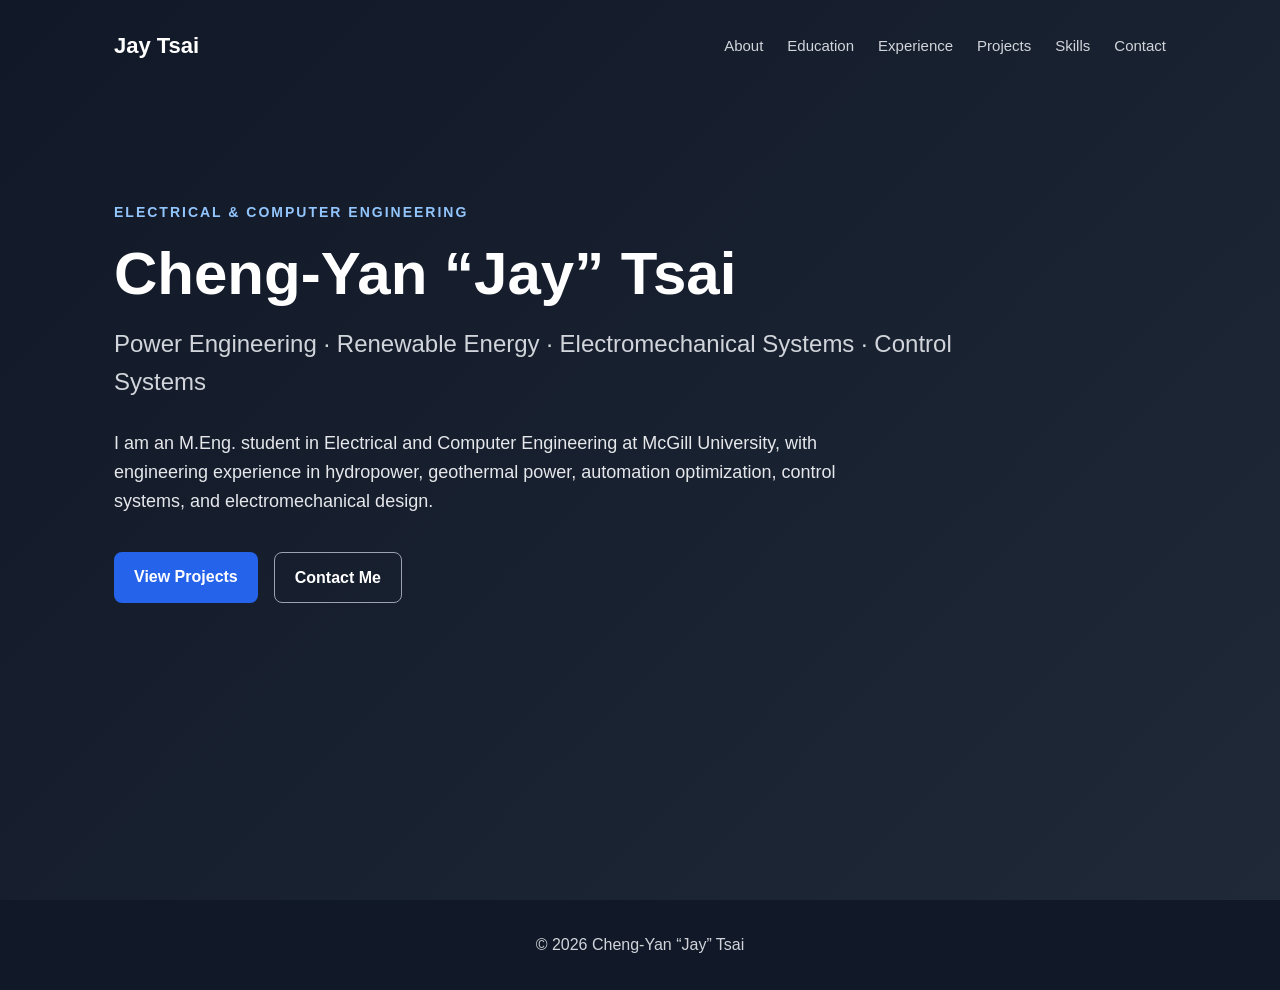
==== index.html @ 9940f38a "Add files via upload Initial portfolio website upload" ====
<!DOCTYPE html>
<html lang="en">
<head>
  <meta charset="UTF-8" />
  <meta name="viewport" content="width=device-width, initial-scale=1.0" />

  <title>Cheng-Yan Jay Tsai | Engineering Portfolio</title>

  <link rel="stylesheet" href="style.css" />
</head>

<body>
  <header class="hero">
    <nav class="navbar">
      <a href="index.html" class="logo">Jay Tsai</a>

      <div class="nav-links">
        <a href="about.html">About</a>
        <a href="education.html">Education</a>
        <a href="experience.html">Experience</a>
        <a href="projects.html">Projects</a>
        <a href="skills.html">Skills</a>
        <a href="contact.html">Contact</a>
      </div>
    </nav>

    <div class="hero-content">
      <p class="tag">Electrical & Computer Engineering</p>

      <h1>Cheng-Yan “Jay” Tsai</h1>

      <h2>Power Engineering · Renewable Energy · Electromechanical Systems · Control Systems</h2>

      <p class="intro">
        I am an M.Eng. student in Electrical and Computer Engineering at McGill University,
        with engineering experience in hydropower, geothermal power, automation optimization,
        control systems, and electromechanical design.
      </p>

      <div class="buttons">
        <a href="projects.html" class="btn primary">View Projects</a>
        <a href="contact.html" class="btn secondary">Contact Me</a>
      </div>
    </div>
  </header>

  <footer>
    <p>© 2026 Cheng-Yan “Jay” Tsai</p>
  </footer>
</body>
</html>
---- style.css ----
* {
  box-sizing: border-box;
  margin: 0;
  padding: 0;
}

html {
  scroll-behavior: smooth;
}

body {
  font-family: Arial, Helvetica, sans-serif;
  background: #f5f7fa;
  color: #1f2937;
  line-height: 1.6;
}

a {
  color: inherit;
  text-decoration: none;
}

.hero {
  min-height: 100vh;
  background: linear-gradient(135deg, #111827, #1f2937);
  color: white;
}

.page-header {
  background: #111827;
  color: white;
}

.navbar {
  max-width: 1100px;
  margin: 0 auto;
  padding: 28px 24px;
  display: flex;
  justify-content: space-between;
  align-items: center;
}

.logo {
  font-weight: 700;
  font-size: 22px;
}

.nav-links {
  display: flex;
  gap: 24px;
}

.nav-links a {
  color: #d1d5db;
  font-size: 15px;
}

.nav-links a:hover {
  color: white;
}

.hero-content {
  max-width: 1100px;
  margin: 0 auto;
  padding: 110px 24px;
}

.tag {
  text-transform: uppercase;
  letter-spacing: 2px;
  color: #93c5fd;
  font-size: 14px;
  font-weight: 700;
  margin-bottom: 18px;
}

.hero h1 {
  max-width: 850px;
  font-size: 60px;
  line-height: 1.05;
  margin-bottom: 20px;
}

.hero h2 {
  max-width: 850px;
  font-size: 24px;
  font-weight: 400;
  color: #d1d5db;
  margin-bottom: 28px;
}

.intro {
  max-width: 760px;
  font-size: 18px;
  color: #e5e7eb;
  margin-bottom: 36px;
}

.buttons {
  display: flex;
  gap: 16px;
  flex-wrap: wrap;
}

.btn {
  display: inline-block;
  padding: 12px 20px;
  border-radius: 8px;
  font-weight: 700;
}

.btn.primary {
  background: #2563eb;
  color: white;
}

.btn.secondary {
  border: 1px solid #9ca3af;
  color: white;
}

.section {
  max-width: 1100px;
  margin: 0 auto;
  padding: 80px 24px;
}

.page-title {
  font-size: 44px;
  margin-bottom: 32px;
  color: #111827;
}

.section h2 {
  font-size: 36px;
  margin-bottom: 24px;
  color: #111827;
}

.section p {
  font-size: 17px;
  color: #4b5563;
}

.card,
.project-card,
.skill-box {
  background: white;
  border: 1px solid #e5e7eb;
  border-radius: 14px;
  padding: 24px;
  box-shadow: 0 10px 25px rgba(0, 0, 0, 0.04);
}

.card {
  margin-bottom: 24px;
}

.card h3,
.project-card h3,
.skill-box h3 {
  color: #111827;
  margin-bottom: 8px;
}

.date {
  color: #6b7280;
  font-size: 14px;
  margin-bottom: 14px;
}

ul {
  padding-left: 20px;
}

li {
  margin-bottom: 8px;
}

.project-grid,
.skills-grid {
  display: grid;
  grid-template-columns: repeat(2, 1fr);
  gap: 24px;
}

.contact a {
  color: #2563eb;
  font-weight: 700;
}

footer {
  background: #111827;
  color: #d1d5db;
  text-align: center;
  padding: 32px 24px;
}

.nav-links a.active {
  color: #ffffff;
  font-weight: 700;
  border-bottom: 2px solid #2563eb;
  padding-bottom: 4px;
}

.page-intro {
  max-width: 850px;
  margin-bottom: 40px;
  font-size: 18px;
  color: #4b5563;
}

.timeline {
  position: relative;
  display: flex;
  flex-direction: column;
  gap: 32px;
}

.timeline-item {
  position: relative;
  display: grid;
  grid-template-columns: 32px 1fr;
  gap: 20px;
}

.timeline-marker {
  width: 14px;
  height: 14px;
  background: #2563eb;
  border-radius: 50%;
  margin-top: 12px;
  box-shadow: 0 0 0 6px rgba(37, 99, 235, 0.12);
}

.education-card {
  background: white;
  border: 1px solid #e5e7eb;
  border-radius: 14px;
  padding: 28px;
  box-shadow: 0 10px 25px rgba(0, 0, 0, 0.04);
}

.education-header {
  display: flex;
  justify-content: space-between;
  gap: 24px;
  margin-bottom: 12px;
}

.education-card h2 {
  font-size: 26px;
  color: #111827;
  margin-bottom: 4px;
}

.education-card h3 {
  font-size: 20px;
  color: #2563eb;
  margin-bottom: 16px;
}

.education-location,
.education-date {
  color: #6b7280;
  font-size: 15px;
}

.education-date {
  white-space: nowrap;
  font-weight: 700;
}

.course-section {
  margin-top: 22px;
}

.course-section h4 {
  font-size: 16px;
  color: #111827;
  margin-bottom: 10px;
}

.course-list {
  padding-left: 20px;
}

.course-list li {
  margin-bottom: 8px;
}

.tag-list {
  display: flex;
  flex-wrap: wrap;
  gap: 10px;
  margin-top: 24px;
}

.tag-list span {
  background: #eef4ff;
  color: #2563eb;
  font-size: 13px;
  font-weight: 700;
  padding: 7px 10px;
  border-radius: 999px;
}

@media (max-width: 768px) {
  .navbar {
    flex-direction: column;
    align-items: flex-start;
    gap: 18px;
  }

  .nav-links {
    flex-wrap: wrap;
    gap: 12px;
  }

  .hero-content {
    padding: 80px 24px;
  }

  .hero h1 {
    font-size: 42px;
  }

  .hero h2 {
    font-size: 20px;
  }

  .project-grid,
  .skills-grid {
    grid-template-columns: 1fr;
  }

  .education-header {
  flex-direction: column;
  gap: 8px;
}

.education-date {
  white-space: normal;
}

.timeline-item {
  grid-template-columns: 20px 1fr;
}
}
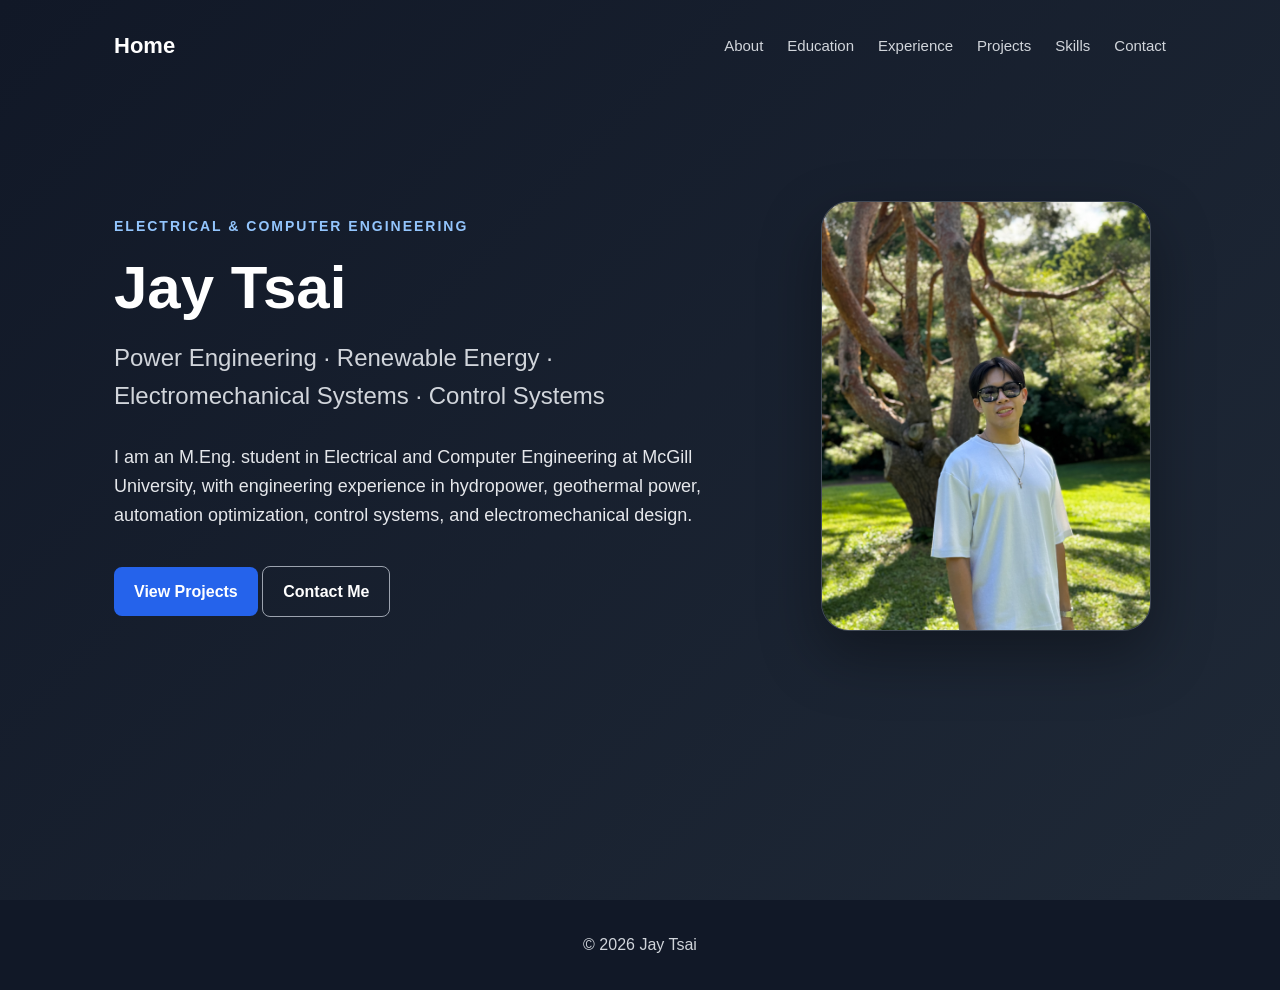
==== commit 75686d21: "Add files via upload Update portfolio layout, photos, logos, and styling" ====
--- a/index.html
+++ b/index.html
@@ -4,15 +4,17 @@
   <meta charset="UTF-8" />
   <meta name="viewport" content="width=device-width, initial-scale=1.0" />
 
-  <title>Cheng-Yan Jay Tsai | Engineering Portfolio</title>
+  <title>Jay Tsai | Engineering Portfolio</title>
 
   <link rel="stylesheet" href="style.css" />
 </head>
 
 <body>
-  <header class="hero">
+  <header class="hero interactive-hero">
+    <div class="cursor-glow"></div>
+
     <nav class="navbar">
-      <a href="index.html" class="logo">Jay Tsai</a>
+      <a href="index.html" class="logo">Home</a>
 
       <div class="nav-links">
         <a href="about.html">About</a>
@@ -24,28 +26,34 @@
       </div>
     </nav>
 
-    <div class="hero-content">
-      <p class="tag">Electrical & Computer Engineering</p>
+    <div class="hero-content hero-layout">
+      <div class="hero-text">
+        <p class="tag">Electrical & Computer Engineering</p>
 
-      <h1>Cheng-Yan “Jay” Tsai</h1>
+        <h1>Jay Tsai</h1>
 
-      <h2>Power Engineering · Renewable Energy · Electromechanical Systems · Control Systems</h2>
+        <h2>Power Engineering · Renewable Energy · Electromechanical Systems · Control Systems</h2>
 
-      <p class="intro">
-        I am an M.Eng. student in Electrical and Computer Engineering at McGill University,
-        with engineering experience in hydropower, geothermal power, automation optimization,
-        control systems, and electromechanical design.
-      </p>
+        <p class="intro">
+          I am an M.Eng. student in Electrical and Computer Engineering at McGill University, with engineering experience in
+          hydropower, geothermal power, automation optimization, control systems, and electromechanical design.
+        </p>
 
-      <div class="buttons">
-        <a href="projects.html" class="btn primary">View Projects</a>
-        <a href="contact.html" class="btn secondary">Contact Me</a>
+        <div class="buttons">
+          <a href="projects.html" class="btn primary">View Projects</a>
+          <a href="contact.html" class="btn secondary">Contact Me</a>
+        </div>
+      </div>
+
+      <div class="hero-photo-wrap">
+        <img src="assets/images/Selfie/homepage-photo.jpg" alt="Portrait of Jay Tsai" class="hero-photo" />
       </div>
     </div>
   </header>
 
   <footer>
-    <p>© 2026 Cheng-Yan “Jay” Tsai</p>
+    <p>© 2026 Jay Tsai</p>
   </footer>
+  <script src="script.js"></script>
 </body>
 </html>
--- a/style.css
+++ b/style.css
@@ -20,49 +20,65 @@
   text-decoration: none;
 }
 
+/* =========================
+   Hero / Homepage
+========================= */
+
 .hero {
   min-height: 100vh;
   background: linear-gradient(135deg, #111827, #1f2937);
   color: white;
 }
 
-.page-header {
-  background: #111827;
-  color: white;
-}
-
+.interactive-hero {
+  position: relative;
+  overflow: hidden;
+}
+
+.cursor-glow {
+  position: absolute;
+  width: 315px;
+  height: 315px;
+  border-radius: 50%;
+  background: radial-gradient(
+    circle,
+    rgba(59, 130, 246, 0.34),
+    rgba(37, 99, 235, 0.13),
+    transparent 70%
+  );
+  pointer-events: none;
+  transform: translate(-50%, -50%);
+  left: var(--mouse-x, 50%);
+  top: var(--mouse-y, 50%);
+  opacity: 0;
+  transition: opacity 0.25s ease;
+}
+
+.interactive-hero:hover .cursor-glow {
+  opacity: 1;
+}
+
+.hero-content,
 .navbar {
-  max-width: 1100px;
-  margin: 0 auto;
-  padding: 28px 24px;
-  display: flex;
-  justify-content: space-between;
-  align-items: center;
-}
-
-.logo {
-  font-weight: 700;
-  font-size: 22px;
-}
-
-.nav-links {
-  display: flex;
-  gap: 24px;
-}
-
-.nav-links a {
-  color: #d1d5db;
-  font-size: 15px;
-}
-
-.nav-links a:hover {
-  color: white;
+  position: relative;
+  z-index: 2;
 }
 
 .hero-content {
   max-width: 1100px;
   margin: 0 auto;
   padding: 110px 24px;
+}
+
+.hero-layout {
+  display: grid;
+  grid-template-columns: minmax(0, 1.5fr) 360px;
+  gap: 56px;
+  align-items: center;
+}
+
+.hero-text {
+  min-width: 0;
 }
 
 .tag {
@@ -82,7 +98,7 @@
 }
 
 .hero h2 {
-  max-width: 850px;
+  max-width: 1200px;
   font-size: 24px;
   font-weight: 400;
   color: #d1d5db;
@@ -90,34 +106,75 @@
 }
 
 .intro {
-  max-width: 760px;
+  max-width: 980px;
   font-size: 18px;
   color: #e5e7eb;
   margin-bottom: 36px;
 }
 
-.buttons {
-  display: flex;
-  gap: 16px;
-  flex-wrap: wrap;
-}
-
-.btn {
-  display: inline-block;
-  padding: 12px 20px;
-  border-radius: 8px;
+.hero-photo-wrap {
+  display: flex;
+  justify-content: center;
+  align-items: center;
+}
+
+.hero-photo {
+  width: 330px;
+  height: 430px;
+  object-fit: cover;
+  object-position: center;
+  border-radius: 28px;
+  border: 1px solid rgba(209, 213, 219, 0.22);
+  box-shadow: 0 24px 60px rgba(0, 0, 0, 0.35);
+}
+
+/* =========================
+   Navigation
+========================= */
+
+.page-header {
+  background: #111827;
+  color: white;
+}
+
+.navbar {
+  max-width: 1100px;
+  margin: 0 auto;
+  padding: 28px 24px;
+  display: flex;
+  justify-content: space-between;
+  align-items: center;
+}
+
+.logo {
   font-weight: 700;
-}
-
-.btn.primary {
-  background: #2563eb;
+  font-size: 22px;
+}
+
+.nav-links {
+  display: flex;
+  gap: 24px;
+}
+
+.nav-links a {
+  color: #d1d5db;
+  font-size: 15px;
+}
+
+.nav-links a:hover {
   color: white;
 }
 
-.btn.secondary {
-  border: 1px solid #9ca3af;
-  color: white;
-}
+.nav-links a.active {
+  color: #ffffff;
+  font-weight: 700;
+  border-bottom: 2px solid #2563eb;
+  padding-bottom: 4px;
+}
+
+/* =========================
+   General Sections
+========================= */
 
 .section {
   max-width: 1100px;
@@ -137,10 +194,26 @@
   color: #111827;
 }
 
-.section p {
+.section > p {
   font-size: 17px;
   color: #4b5563;
-}
+  margin-bottom: 24px;
+}
+
+.section > p + p {
+  margin-top: 18px;
+}
+
+.page-intro {
+  max-width: 1000px;
+  margin-bottom: 40px;
+  font-size: 18px;
+  color: #4b5563;
+}
+
+/* =========================
+   Cards / Grids
+========================= */
 
 .card,
 .project-card,
@@ -184,31 +257,39 @@
   gap: 24px;
 }
 
-.contact a {
-  color: #2563eb;
-  font-weight: 700;
-}
-
-footer {
-  background: #111827;
-  color: #d1d5db;
-  text-align: center;
-  padding: 32px 24px;
-}
-
-.nav-links a.active {
-  color: #ffffff;
-  font-weight: 700;
-  border-bottom: 2px solid #2563eb;
-  padding-bottom: 4px;
-}
-
-.page-intro {
-  max-width: 850px;
-  margin-bottom: 40px;
-  font-size: 18px;
-  color: #4b5563;
-}
+/* =========================
+   About Page
+========================= */
+
+.about-layout {
+  display: grid;
+  grid-template-columns: minmax(0, 1fr) 320px;
+  gap: 56px;
+  align-items: start;
+}
+
+.about-text {
+  min-width: 0;
+}
+
+.about-photo-wrap {
+  display: flex;
+  justify-content: center;
+}
+
+.about-photo {
+  width: 300px;
+  height: 380px;
+  object-fit: cover;
+  object-position: center;
+  border-radius: 24px;
+  border: 1px solid #e5e7eb;
+  box-shadow: 0 18px 35px rgba(0, 0, 0, 0.08);
+}
+
+/* =========================
+   Education Page
+========================= */
 
 .timeline {
   position: relative;
@@ -237,15 +318,54 @@
   background: white;
   border: 1px solid #e5e7eb;
   border-radius: 14px;
-  padding: 28px;
+  padding: 32px;
   box-shadow: 0 10px 25px rgba(0, 0, 0, 0.04);
 }
 
 .education-header {
   display: flex;
   justify-content: space-between;
+  align-items: flex-start;
   gap: 24px;
-  margin-bottom: 12px;
+  margin-bottom: 20px;
+}
+
+.education-title-group {
+  display: flex;
+  align-items: center;
+  gap: 18px;
+  min-width: 0;
+}
+
+
+
+.school-logo-box {
+  width: 86px;
+  height: 86px;
+  border: 1px solid #e5e7eb;
+  border-radius: 16px;
+  display: flex;
+  align-items: center;
+  justify-content: center;
+  background: white;
+  flex-shrink: 0;
+}
+
+.school-logo {
+  max-width: 68px;
+  max-height: 68px;
+  object-fit: contain;
+  display: block;
+}
+
+.mcgill-logo {
+  max-width: 72px;
+  max-height: 50px;
+}
+
+.ntnu-logo {
+  max-width: 62px;
+  max-height: 62px;
 }
 
 .education-card h2 {
@@ -260,19 +380,36 @@
   margin-bottom: 16px;
 }
 
-.education-location,
-.education-date {
+.education-card p {
+  color: #4b5563;
+}
+
+.education-location {
   color: #6b7280;
   font-size: 15px;
 }
 
 .education-date {
   white-space: nowrap;
+  color: #6b7280;
+  font-size: 15px;
   font-weight: 700;
+  margin-top: 8px;
+}
+
+.education-detail-grid {
+  display: grid;
+  grid-template-columns: 1fr 1fr;
+  gap: 32px;
+  margin-top: 24px;
+}
+
+.education-detail-grid.single-column {
+  grid-template-columns: 1fr;
 }
 
 .course-section {
-  margin-top: 22px;
+  margin-top: 0;
 }
 
 .course-section h4 {
@@ -305,6 +442,73 @@
   border-radius: 999px;
 }
 
+/* =========================
+   Contact
+========================= */
+
+.contact a {
+  color: #2563eb;
+  font-weight: 700;
+}
+
+/* =========================
+   Footer
+========================= */
+
+footer {
+  background: #111827;
+  color: #d1d5db;
+  text-align: center;
+  padding: 32px 24px;
+}
+
+/* =========================
+   Interaction
+========================= */
+
+.card,
+.project-card,
+.skill-box,
+.education-card {
+  transition: transform 0.25s ease, box-shadow 0.25s ease, border-color 0.25s ease;
+}
+
+.card:hover,
+.project-card:hover,
+.skill-box:hover,
+.education-card:hover {
+  transform: translateY(-6px);
+  border-color: rgba(37, 99, 235, 0.35);
+  box-shadow: 0 18px 35px rgba(0, 0, 0, 0.08);
+}
+
+.btn {
+  display: inline-block;
+  padding: 12px 20px;
+  border-radius: 8px;
+  font-weight: 700;
+  transition: transform 0.2s ease, box-shadow 0.2s ease, background 0.2s ease;
+}
+
+.btn.primary {
+  background: #2563eb;
+  color: white;
+}
+
+.btn.secondary {
+  border: 1px solid #9ca3af;
+  color: white;
+}
+
+.btn:hover {
+  transform: translateY(-3px);
+  box-shadow: 0 12px 24px rgba(37, 99, 235, 0.22);
+}
+
+/* =========================
+   Responsive Design
+========================= */
+
 @media (max-width: 768px) {
   .navbar {
     flex-direction: column;
@@ -321,12 +525,32 @@
     padding: 80px 24px;
   }
 
+  .hero-layout,
+  .about-layout {
+    grid-template-columns: 1fr;
+  }
+
   .hero h1 {
     font-size: 42px;
   }
 
   .hero h2 {
     font-size: 20px;
+  }
+
+  .hero-photo {
+    width: 260px;
+    height: 340px;
+  }
+
+  .about-photo {
+    width: 260px;
+    height: 330px;
+  }
+
+  .hero-photo-wrap,
+  .about-photo-wrap {
+    justify-content: flex-start;
   }
 
   .project-grid,
@@ -334,16 +558,59 @@
     grid-template-columns: 1fr;
   }
 
+  .timeline-item {
+    grid-template-columns: 20px 1fr;
+  }
+
   .education-header {
-  flex-direction: column;
-  gap: 8px;
-}
-
-.education-date {
-  white-space: normal;
-}
-
-.timeline-item {
-  grid-template-columns: 20px 1fr;
-}
-}
+    flex-direction: column;
+    gap: 16px;
+  }
+
+  .education-title-group {
+    align-items: center;
+  }
+
+  .school-logo-box {
+    width: 72px;
+    height: 72px;
+  }
+
+  .school-logo {
+    max-width: 56px;
+    max-height: 56px;
+  }
+
+  .education-date {
+    white-space: normal;
+    margin-top: 0;
+  }
+
+  .education-detail-grid {
+    grid-template-columns: 1fr;
+    gap: 20px;
+  }
+}
+
+/* =========================
+   Reduced Motion
+========================= */
+
+@media (prefers-reduced-motion: reduce) {
+  .cursor-glow,
+  .card,
+  .project-card,
+  .skill-box,
+  .education-card,
+  .btn {
+    transition: none;
+  }
+
+  .card:hover,
+  .project-card:hover,
+  .skill-box:hover,
+  .education-card:hover,
+  .btn:hover {
+    transform: none;
+  }
+}
